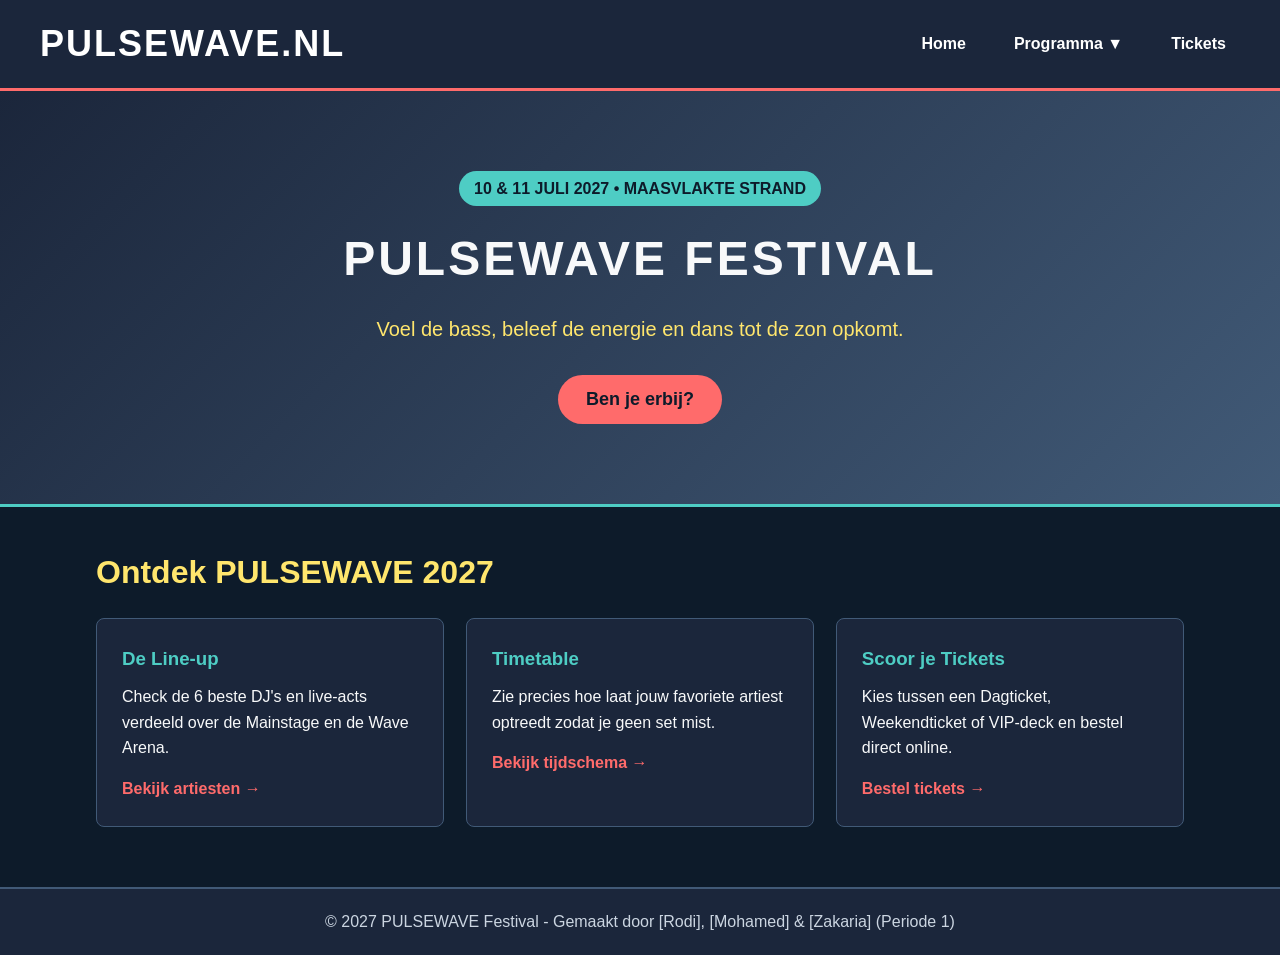
==== index.html @ ebc91448 "opdracht" ====
<!DOCTYPE html>
<html lang="nl">
<head>
    <meta charset="UTF-8">
    <meta name="viewport" content="width=device-width, initial-scale=1.0">
    <title>PULSEWAVE Festival 2027 - Home</title>
    <link rel="stylesheet" href="style.css">
</head>
<body>


    <header class="hoofdbalk">
        <div class="logo">
            <h2>PULSEWAVE.NL</h2>
        </div>
        <nav class="navigatie">
            <a href="index.html" class="actief">Home</a>
            
           
            <div class="dropdown">
                <button class="dropknop">Programma ▼</button>
                <div class="dropdown-inhoud">
                    <a href="lineup.html">Line-up</a>
                    <a href="timetable.html">Timetable</a>
                </div>
            </div>

            <a href="tickets.html">Tickets</a>
        </nav>
    </header>

   
    <section class="hero">
        <p class="datum-badge">10 & 11 JULI 2027 • MAASVLAKTE STRAND</p>
        <h1>PULSEWAVE FESTIVAL</h1>
        <p class="slogan">Voel de bass, beleef de energie en dans tot de zon opkomt.</p>
        
       
        <button id="aanwezigKnop" class="actie-knop" onclick="veranderKnop()">Ben je erbij?</button>
    </section>

   
    <main class="container">
        <h2 class="sectie-titel">Ontdek PULSEWAVE 2027</h2>
        <div class="teaser-rij">
            
            
            <div class="teaser-blok">
                <h3>De Line-up</h3>
                <p>Check de 6 beste DJ's en live-acts verdeeld over de Mainstage en de Wave Arena.</p>
                <a href="lineup.html" class="teaser-link">Bekijk artiesten →</a>
            </div>

         
            <div class="teaser-blok">
                <h3>Timetable</h3>
                <p>Zie precies hoe laat jouw favoriete artiest optreedt zodat je geen set mist.</p>
                <a href="timetable.html" class="teaser-link">Bekijk tijdschema →</a>
            </div>

            <div class="teaser-blok">
                <h3>Scoor je Tickets</h3>
                <p>Kies tussen een Dagticket, Weekendticket of VIP-deck en bestel direct online.</p>
                <a href="tickets.html" class="teaser-link">Bestel tickets →</a>
            </div>

        </div>
    </main>

   
    <footer class="voettekst">
        <p>&copy; 2027 PULSEWAVE Festival - Gemaakt door [Rodi], [Mohamed] & [Zakaria] (Periode 1)</p>
    </footer>

   
    <script>
        function veranderKnop() {
            document.getElementById("aanwezigKnop").innerHTML = "Ik ben aanwezig!";
        }
    </script>

</body>
</html>
---- style.css ----
/* =========================================
   GEZAMENLIJKE HUISSTIJL - Samen
   ========================================= */
* {
    box-sizing: border-box;
    margin: 0;
    padding: 0;
}

body {
    font-family: Arial, Helvetica, sans-serif;
    background-color: #0d1b2a;
    color: #f8f9fa;
    line-height: 1.6;
}

/* Header & Navigatie */
.hoofdbalk {
    background-color: #1b263b;
    border-bottom: 3px solid #ff6b6b;
    padding: 15px 40px;
    display: flex;
    justify-content: space-between;
    align-items: center;
    position: sticky;
    top: 0;
    z-index: 100;
}

.logo {
    font-size: 24px;
    font-weight: bold;
    letter-spacing: 2px;
    color: #ffffff;
}

.logo span {
    color: #ff6b6b;
}

.navigatie {
    display: flex;
    align-items: center;
    gap: 20px;
}

.navigatie a, .dropknop {
    color: #ffffff;
    text-decoration: none;
    font-size: 16px;
    font-weight: bold;
    background: none;
    border: none;
    padding: 8px 14px;
    cursor: pointer;
    border-radius: 5px;
}

.navigatie a:hover, .dropknop:hover, .actief {
    background-color: #ff6b6b;
    color: #0d1b2a;
}

/* Dropdown in de nav */
.dropdown {
    position: relative;
}

.dropdown-inhoud {
    display: none;
    position: absolute;
    top: 100%;
    left: 0;
    background-color: #1b263b;
    border: 1px solid #ff6b6b;
    min-width: 160px;
    border-radius: 5px;
}

.dropdown-inhoud a {
    display: block;
    padding: 10px 15px;
}

.dropdown:hover .dropdown-inhoud {
    display: block;
}

/* Algemene container en knoppen */
.container {
    width: 85%;
    max-width: 1100px;
    margin: 40px auto;
}

.pagina-titel, .sectie-titel {
    font-size: 32px;
    color: #ffe66d;
    margin-bottom: 10px;
}

.pagina-subtitel {
    color: #cbd5e1;
    margin-bottom: 30px;
}

.actie-knop {
    background-color: #ff6b6b;
    color: #0d1b2a;
    border: none;
    padding: 14px 28px;
    font-size: 18px;
    font-weight: bold;
    border-radius: 30px;
    cursor: pointer;
}

.actie-knop:hover {
    background-color: #ffe66d;
}

.actie-knop.geklikt {
    background-color: #4ecdc4;
    color: #0d1b2a;
}

.voettekst {
    background-color: #1b263b;
    text-align: center;
    padding: 20px;
    margin-top: 60px;
    border-top: 2px solid #415a77;
    color: #cbd5e1;
}

/* =========================================
   HOMEPAGE (Hero & 3 Teasers) - Samen
   ========================================= */
.hero {
    background: linear-gradient(135deg, #1b263b, #415a77);
    text-align: center;
    padding: 80px 20px;
    border-bottom: 3px solid #4ecdc4;
}

.datum-badge {
    display: inline-block;
    background-color: #4ecdc4;
    color: #0d1b2a;
    font-weight: bold;
    padding: 5px 15px;
    border-radius: 20px;
    margin-bottom: 15px;
}

.hero h1 {
    font-size: 48px;
    letter-spacing: 3px;
    margin-bottom: 15px;
}

.slogan {
    font-size: 20px;
    color: #ffe66d;
    margin-bottom: 30px;
}

.teaser-rij {
    display: flex;
    justify-content: space-between;
    gap: 20px;
    margin-top: 20px;
}

.teaser-blok {
    background-color: #1b263b;
    border: 1px solid #415a77;
    border-radius: 8px;
    padding: 25px;
    width: 32%;
}

.teaser-blok h3 {
    color: #4ecdc4;
    margin-bottom: 10px;
}

.teaser-link {
    display: inline-block;
    margin-top: 15px;
    color: #ff6b6b;
    font-weight: bold;
    text-decoration: none;
}

/* =========================================
   KAARTENPAGINA - Student A
   ========================================= */
.kaarten-grid {
    display: flex;
    flex-wrap: wrap;
    gap: 25px;
}

.kaart {
    background-color: #1b263b;
    border: 1px solid #415a77;
    border-radius: 8px;
    overflow: hidden;
    width: 31%;
}

.kaart img {
    width: 100%;
    height: 180px;
    object-fit: cover;
    display: block;
}

.kaart-tekst {
    padding: 20px;
}

.podium-label {
    display: inline-block;
    background-color: #415a77;
    color: #ffe66d;
    font-size: 12px;
    font-weight: bold;
    padding: 4px 10px;
    border-radius: 12px;
    margin-bottom: 10px;
}

/* =========================================
   TABELPAGINA - Student B
   ========================================= */
.festival-tabel {
    width: 100%;
    border-collapse: collapse;
    background-color: #1b263b;
}

.festival-tabel thead {
    background-color: #ff6b6b;
    color: #0d1b2a;
}

.festival-tabel th, .festival-tabel td {
    padding: 15px;
    text-align: left;
    border: 1px solid #415a77;
}

.festival-tabel tbody tr:hover {
    background-color: #253552;
}

/* =========================================
   FORMULIERPAGINA - Student C
   ========================================= */
.ticket-formulier {
    background-color: #1b263b;
    padding: 30px;
    border-radius: 8px;
    border: 1px solid #415a77;
    max-width: 600px;
}

.form-groep {
    margin-bottom: 20px;
}

.form-groep label {
    display: block;
    margin-bottom: 8px;
    font-weight: bold;
    color: #4ecdc4;
}

.form-groep input, .form-groep select {
    width: 100%;
    padding: 12px;
    border-radius: 5px;
    border: 1px solid #415a77;
    background-color: #0d1b2a;
    color: #ffffff;
    font-size: 16px;
}

.checkbox-groep {
    display: flex;
    align-items: center;
    gap: 10px;
}

.checkbox-groep input {
    width: auto;
}

.checkbox-groep label {
    margin-bottom: 0;
    color: #f8f9fa;
    font-weight: normal;
}

/* =========================================
   RESPONSIVE DESIGN (Telefoon <= 768px)
   ========================================= */
@media (max-width: 768px) {
    .hoofdbalk {
        flex-direction: column;
        gap: 15px;
    }

    .teaser-rij, .kaarten-grid {
        flex-direction: column;
    }

    .teaser-blok, .kaart {
        width: 100%;
    }

    .hero h1 {
        font-size: 32px;
    }
}
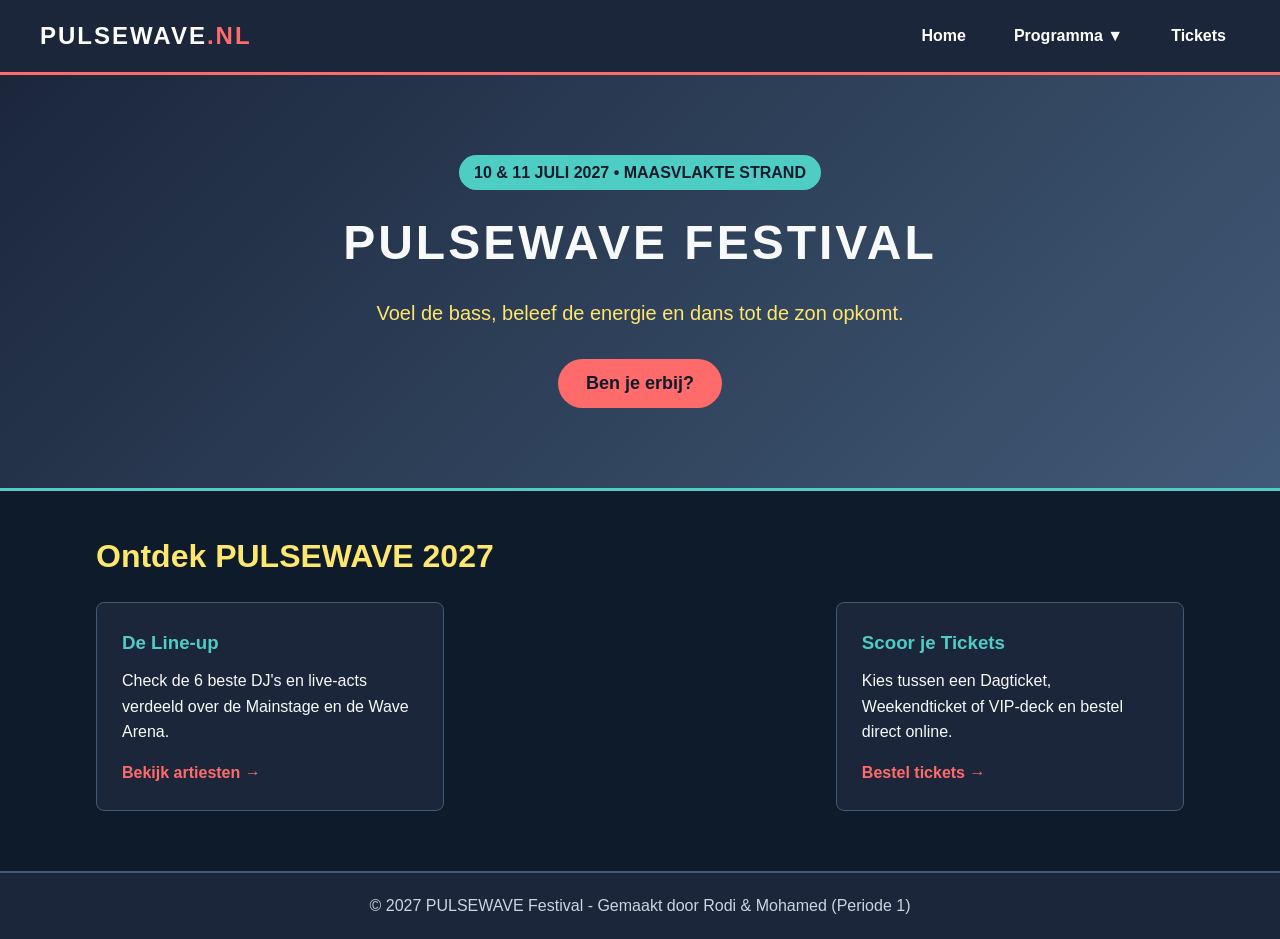
==== commit a712e8e2: "a a" ====
--- a/index.html
+++ b/index.html
@@ -4,24 +4,21 @@
     <meta charset="UTF-8">
     <meta name="viewport" content="width=device-width, initial-scale=1.0">
     <title>PULSEWAVE Festival 2027 - Home</title>
+    <link href="https://fonts.googleapis.com/css2?family=Montserrat:wght@700&family=Poppins:wght@400;600&display=swap" rel="stylesheet">
     <link rel="stylesheet" href="style.css">
 </head>
 <body>
 
-
     <header class="hoofdbalk">
-        <div class="logo">
-            <h2>PULSEWAVE.NL</h2>
-        </div>
+        <div class="logo">PULSEWAVE<span>.NL</span></div>
         <nav class="navigatie">
             <a href="index.html" class="actief">Home</a>
             
-           
             <div class="dropdown">
                 <button class="dropknop">Programma ▼</button>
                 <div class="dropdown-inhoud">
-                    <a href="lineup.html">Line-up</a>
-                    <a href="timetable.html">Timetable</a>
+                    <a href="lineup.html">Line-up 2027</a>
+                    <a href="tickets.html">VIP & Tickets</a>
                 </div>
             </div>
 
@@ -29,33 +26,22 @@
         </nav>
     </header>
 
-   
     <section class="hero">
         <p class="datum-badge">10 & 11 JULI 2027 • MAASVLAKTE STRAND</p>
         <h1>PULSEWAVE FESTIVAL</h1>
         <p class="slogan">Voel de bass, beleef de energie en dans tot de zon opkomt.</p>
         
-       
         <button id="aanwezigKnop" class="actie-knop" onclick="veranderKnop()">Ben je erbij?</button>
     </section>
 
-   
     <main class="container">
         <h2 class="sectie-titel">Ontdek PULSEWAVE 2027</h2>
         <div class="teaser-rij">
-            
             
             <div class="teaser-blok">
                 <h3>De Line-up</h3>
                 <p>Check de 6 beste DJ's en live-acts verdeeld over de Mainstage en de Wave Arena.</p>
                 <a href="lineup.html" class="teaser-link">Bekijk artiesten →</a>
-            </div>
-
-         
-            <div class="teaser-blok">
-                <h3>Timetable</h3>
-                <p>Zie precies hoe laat jouw favoriete artiest optreedt zodat je geen set mist.</p>
-                <a href="timetable.html" class="teaser-link">Bekijk tijdschema →</a>
             </div>
 
             <div class="teaser-blok">
@@ -67,12 +53,10 @@
         </div>
     </main>
 
-   
     <footer class="voettekst">
-        <p>&copy; 2027 PULSEWAVE Festival - Gemaakt door [Rodi], [Mohamed] & [Zakaria] (Periode 1)</p>
+        <p>&copy; 2027 PULSEWAVE Festival - Gemaakt door Rodi & Mohamed (Periode 1)</p>
     </footer>
 
-   
     <script>
         function veranderKnop() {
             document.getElementById("aanwezigKnop").innerHTML = "Ik ben aanwezig!";
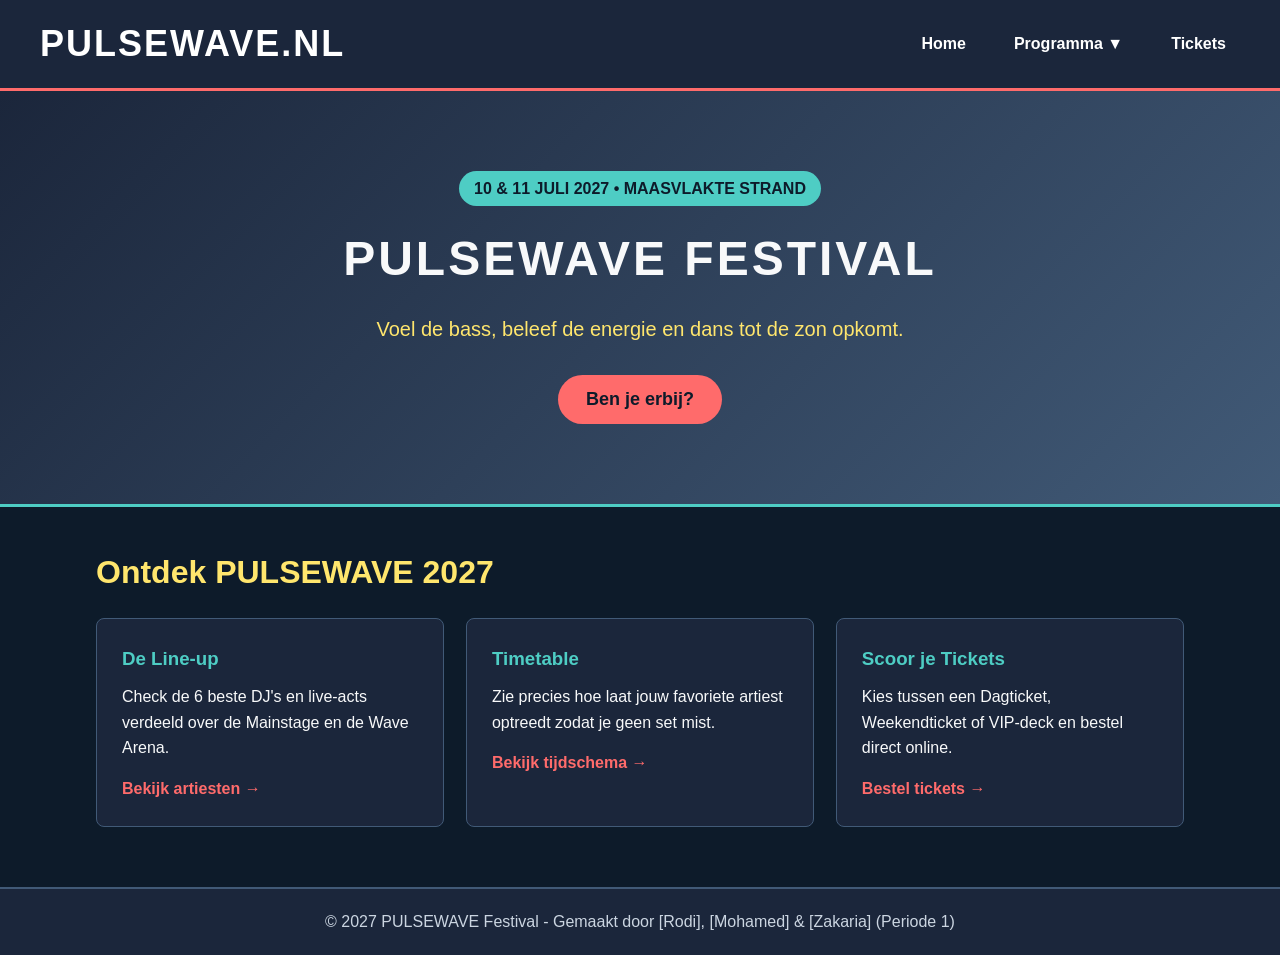
==== commit 1be8ec74: "Update index.html" ====
--- a/index.html
+++ b/index.html
@@ -4,21 +4,24 @@
     <meta charset="UTF-8">
     <meta name="viewport" content="width=device-width, initial-scale=1.0">
     <title>PULSEWAVE Festival 2027 - Home</title>
-    <link href="https://fonts.googleapis.com/css2?family=Montserrat:wght@700&family=Poppins:wght@400;600&display=swap" rel="stylesheet">
     <link rel="stylesheet" href="style.css">
 </head>
 <body>
 
+
     <header class="hoofdbalk">
-        <div class="logo">PULSEWAVE<span>.NL</span></div>
+        <div class="logo">
+            <h2>PULSEWAVE.NL</h2>
+        </div>
         <nav class="navigatie">
             <a href="index.html" class="actief">Home</a>
             
+           
             <div class="dropdown">
                 <button class="dropknop">Programma ▼</button>
                 <div class="dropdown-inhoud">
-                    <a href="lineup.html">Line-up 2027</a>
-                    <a href="tickets.html">VIP & Tickets</a>
+                    <a href="lineup.html">Line-up</a>
+                    <a href="timetable.html">Timetable</a>
                 </div>
             </div>
 
@@ -26,22 +29,33 @@
         </nav>
     </header>
 
+   
     <section class="hero">
         <p class="datum-badge">10 & 11 JULI 2027 • MAASVLAKTE STRAND</p>
         <h1>PULSEWAVE FESTIVAL</h1>
         <p class="slogan">Voel de bass, beleef de energie en dans tot de zon opkomt.</p>
         
+       
         <button id="aanwezigKnop" class="actie-knop" onclick="veranderKnop()">Ben je erbij?</button>
     </section>
 
+   
     <main class="container">
         <h2 class="sectie-titel">Ontdek PULSEWAVE 2027</h2>
         <div class="teaser-rij">
+            
             
             <div class="teaser-blok">
                 <h3>De Line-up</h3>
                 <p>Check de 6 beste DJ's en live-acts verdeeld over de Mainstage en de Wave Arena.</p>
                 <a href="lineup.html" class="teaser-link">Bekijk artiesten →</a>
+            </div>
+
+         
+            <div class="teaser-blok">
+                <h3>Timetable</h3>
+                <p>Zie precies hoe laat jouw favoriete artiest optreedt zodat je geen set mist.</p>
+                <a href="timetable.html" class="teaser-link">Bekijk tijdschema →</a>
             </div>
 
             <div class="teaser-blok">
@@ -53,10 +67,12 @@
         </div>
     </main>
 
+   
     <footer class="voettekst">
-        <p>&copy; 2027 PULSEWAVE Festival - Gemaakt door Rodi & Mohamed (Periode 1)</p>
+        <p>&copy; 2027 PULSEWAVE Festival - Gemaakt door [Rodi], [Mohamed] & [Zakaria] (Periode 1)</p>
     </footer>
 
+   
     <script>
         function veranderKnop() {
             document.getElementById("aanwezigKnop").innerHTML = "Ik ben aanwezig!";
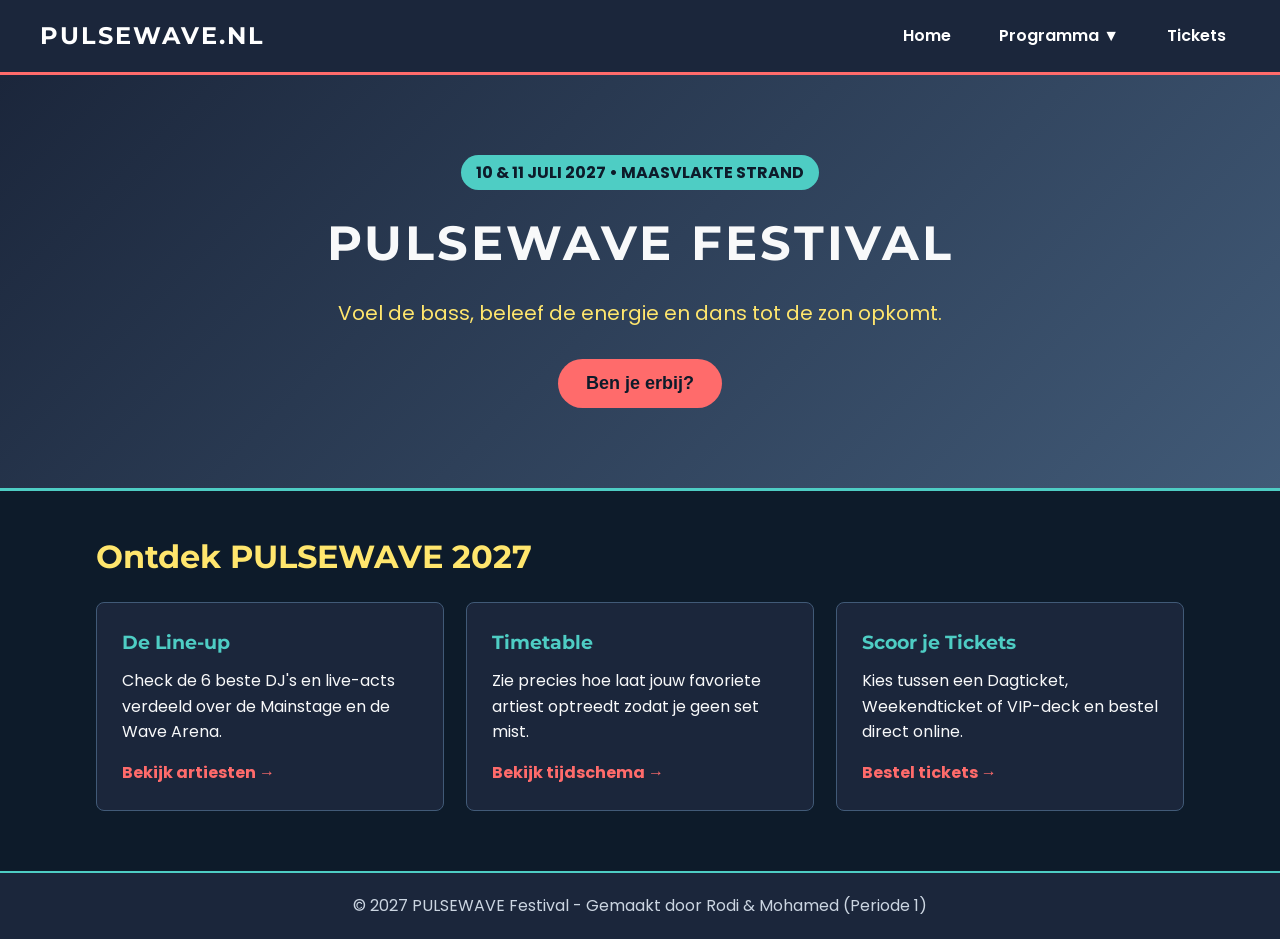
==== commit 7793d4a2: "Dag 3 tabel zebra-rijen toegevoegd" ====
--- a/index.html
+++ b/index.html
@@ -8,7 +8,6 @@
 </head>
 <body>
 
-
     <header class="hoofdbalk">
         <div class="logo">
             <h2>PULSEWAVE.NL</h2>
@@ -16,7 +15,6 @@
         <nav class="navigatie">
             <a href="index.html" class="actief">Home</a>
             
-           
             <div class="dropdown">
                 <button class="dropknop">Programma ▼</button>
                 <div class="dropdown-inhoud">
@@ -29,21 +27,17 @@
         </nav>
     </header>
 
-   
     <section class="hero">
         <p class="datum-badge">10 & 11 JULI 2027 • MAASVLAKTE STRAND</p>
         <h1>PULSEWAVE FESTIVAL</h1>
         <p class="slogan">Voel de bass, beleef de energie en dans tot de zon opkomt.</p>
         
-       
         <button id="aanwezigKnop" class="actie-knop" onclick="veranderKnop()">Ben je erbij?</button>
     </section>
 
-   
     <main class="container">
         <h2 class="sectie-titel">Ontdek PULSEWAVE 2027</h2>
         <div class="teaser-rij">
-            
             
             <div class="teaser-blok">
                 <h3>De Line-up</h3>
@@ -51,7 +45,6 @@
                 <a href="lineup.html" class="teaser-link">Bekijk artiesten →</a>
             </div>
 
-         
             <div class="teaser-blok">
                 <h3>Timetable</h3>
                 <p>Zie precies hoe laat jouw favoriete artiest optreedt zodat je geen set mist.</p>
@@ -67,12 +60,10 @@
         </div>
     </main>
 
-   
     <footer class="voettekst">
-        <p>&copy; 2027 PULSEWAVE Festival - Gemaakt door [Rodi], [Mohamed] & [Zakaria] (Periode 1)</p>
+        <p>&copy; 2027 PULSEWAVE Festival - Gemaakt door Rodi & Mohamed (Periode 1)</p>
     </footer>
 
-   
     <script>
         function veranderKnop() {
             document.getElementById("aanwezigKnop").innerHTML = "Ik ben aanwezig!";
--- a/style.css
+++ b/style.css
@@ -1,6 +1,5 @@
-/* =========================================
-   GEZAMENLIJKE HUISSTIJL - Samen
-   ========================================= */
+@import url('https://fonts.googleapis.com/css2?family=Montserrat:wght@700&family=Poppins:wght@400;600&display=swap');
+
 * {
     box-sizing: border-box;
     margin: 0;
@@ -8,16 +7,19 @@
 }
 
 body {
-    font-family: Arial, Helvetica, sans-serif;
-    background-color: #0d1b2a;
-    color: #f8f9fa;
+    font-family: 'Poppins', sans-serif;
+    background-color: #0D1B2A;
+    color: #F8F9FA;
     line-height: 1.6;
 }
 
-/* Header & Navigatie */
+h1, h2, h3, .logo h2 {
+    font-family: 'Montserrat', sans-serif;
+}
+
 .hoofdbalk {
-    background-color: #1b263b;
-    border-bottom: 3px solid #ff6b6b;
+    background-color: #1B263B;
+    border-bottom: 3px solid #FF6B6B;
     padding: 15px 40px;
     display: flex;
     justify-content: space-between;
@@ -27,15 +29,11 @@
     z-index: 100;
 }
 
-.logo {
+.logo h2 {
     font-size: 24px;
-    font-weight: bold;
+    font-weight: 700;
     letter-spacing: 2px;
-    color: #ffffff;
-}
-
-.logo span {
-    color: #ff6b6b;
+    color: #FFFFFF;
 }
 
 .navigatie {
@@ -45,10 +43,11 @@
 }
 
 .navigatie a, .dropknop {
-    color: #ffffff;
+    color: #FFFFFF;
     text-decoration: none;
+    font-family: 'Poppins', sans-serif;
     font-size: 16px;
-    font-weight: bold;
+    font-weight: 600;
     background: none;
     border: none;
     padding: 8px 14px;
@@ -57,11 +56,10 @@
 }
 
 .navigatie a:hover, .dropknop:hover, .actief {
-    background-color: #ff6b6b;
-    color: #0d1b2a;
-}
-
-/* Dropdown in de nav */
+    background-color: #FF6B6B;
+    color: #0D1B2A;
+}
+
 .dropdown {
     position: relative;
 }
@@ -71,8 +69,8 @@
     position: absolute;
     top: 100%;
     left: 0;
-    background-color: #1b263b;
-    border: 1px solid #ff6b6b;
+    background-color: #1B263B;
+    border: 1px solid #FF6B6B;
     min-width: 160px;
     border-radius: 5px;
 }
@@ -86,7 +84,6 @@
     display: block;
 }
 
-/* Algemene container en knoppen */
 .container {
     width: 85%;
     max-width: 1100px;
@@ -95,18 +92,18 @@
 
 .pagina-titel, .sectie-titel {
     font-size: 32px;
-    color: #ffe66d;
+    color: #FFE66D;
     margin-bottom: 10px;
 }
 
 .pagina-subtitel {
-    color: #cbd5e1;
+    color: #CBD5E1;
     margin-bottom: 30px;
 }
 
 .actie-knop {
-    background-color: #ff6b6b;
-    color: #0d1b2a;
+    background-color: #FF6B6B;
+    color: #0D1B2A;
     border: none;
     padding: 14px 28px;
     font-size: 18px;
@@ -116,37 +113,29 @@
 }
 
 .actie-knop:hover {
-    background-color: #ffe66d;
-}
-
-.actie-knop.geklikt {
-    background-color: #4ecdc4;
-    color: #0d1b2a;
+    background-color: #FFE66D;
 }
 
 .voettekst {
-    background-color: #1b263b;
+    background-color: #1B263B;
     text-align: center;
     padding: 20px;
     margin-top: 60px;
-    border-top: 2px solid #415a77;
-    color: #cbd5e1;
-}
-
-/* =========================================
-   HOMEPAGE (Hero & 3 Teasers) - Samen
-   ========================================= */
+    border-top: 2px solid #4ECDC4;
+    color: #CBD5E1;
+}
+
 .hero {
-    background: linear-gradient(135deg, #1b263b, #415a77);
+    background: linear-gradient(135deg, #1B263B, #415A77);
     text-align: center;
     padding: 80px 20px;
-    border-bottom: 3px solid #4ecdc4;
+    border-bottom: 3px solid #4ECDC4;
 }
 
 .datum-badge {
     display: inline-block;
-    background-color: #4ecdc4;
-    color: #0d1b2a;
+    background-color: #4ECDC4;
+    color: #0D1B2A;
     font-weight: bold;
     padding: 5px 15px;
     border-radius: 20px;
@@ -161,7 +150,7 @@
 
 .slogan {
     font-size: 20px;
-    color: #ffe66d;
+    color: #FFE66D;
     margin-bottom: 30px;
 }
 
@@ -173,29 +162,27 @@
 }
 
 .teaser-blok {
-    background-color: #1b263b;
-    border: 1px solid #415a77;
+    background-color: #1B263B;
+    border: 1px solid #415A77;
     border-radius: 8px;
     padding: 25px;
     width: 32%;
 }
 
 .teaser-blok h3 {
-    color: #4ecdc4;
+    color: #4ECDC4;
     margin-bottom: 10px;
 }
 
 .teaser-link {
     display: inline-block;
     margin-top: 15px;
-    color: #ff6b6b;
+    color: #FF6B6B;
     font-weight: bold;
     text-decoration: none;
 }
 
-/* =========================================
-   KAARTENPAGINA - Student A
-   ========================================= */
+/* Kaartenpagina - Rodi */
 .kaarten-grid {
     display: flex;
     flex-wrap: wrap;
@@ -203,8 +190,8 @@
 }
 
 .kaart {
-    background-color: #1b263b;
-    border: 1px solid #415a77;
+    background-color: #1B263B;
+    border: 1px solid #415A77;
     border-radius: 8px;
     overflow: hidden;
     width: 31%;
@@ -223,8 +210,8 @@
 
 .podium-label {
     display: inline-block;
-    background-color: #415a77;
-    color: #ffe66d;
+    background-color: #415A77;
+    color: #FFE66D;
     font-size: 12px;
     font-weight: bold;
     padding: 4px 10px;
@@ -232,38 +219,38 @@
     margin-bottom: 10px;
 }
 
-/* =========================================
-   TABELPAGINA - Student B
-   ========================================= */
+
 .festival-tabel {
     width: 100%;
     border-collapse: collapse;
-    background-color: #1b263b;
+    background-color: #1B263B;
+
 }
 
 .festival-tabel thead {
-    background-color: #ff6b6b;
-    color: #0d1b2a;
+    background-color: #FF6B6B;
+    color: #0D1B2A;
 }
 
 .festival-tabel th, .festival-tabel td {
     padding: 15px;
     text-align: left;
-    border: 1px solid #415a77;
+    border: 1px solid #415A77;
 }
 
 .festival-tabel tbody tr:hover {
     background-color: #253552;
 }
-
-/* =========================================
-   FORMULIERPAGINA - Student C
-   ========================================= */
+.festival-tabel tbody tr:nth-child(even) {
+    background-color: #152033;
+}
+
+
 .ticket-formulier {
-    background-color: #1b263b;
+    background-color: #1B263B;
     padding: 30px;
     border-radius: 8px;
-    border: 1px solid #415a77;
+    border: 1px solid #415A77;
     max-width: 600px;
 }
 
@@ -275,16 +262,16 @@
     display: block;
     margin-bottom: 8px;
     font-weight: bold;
-    color: #4ecdc4;
+    color: #4ECDC4;
 }
 
 .form-groep input, .form-groep select {
     width: 100%;
     padding: 12px;
     border-radius: 5px;
-    border: 1px solid #415a77;
-    background-color: #0d1b2a;
-    color: #ffffff;
+    border: 1px solid #415A77;
+    background-color: #0D1B2A;
+    color: #FFFFFF;
     font-size: 16px;
 }
 
@@ -300,13 +287,10 @@
 
 .checkbox-groep label {
     margin-bottom: 0;
-    color: #f8f9fa;
+    color: #F8F9FA;
     font-weight: normal;
 }
 
-/* =========================================
-   RESPONSIVE DESIGN (Telefoon <= 768px)
-   ========================================= */
 @media (max-width: 768px) {
     .hoofdbalk {
         flex-direction: column;
